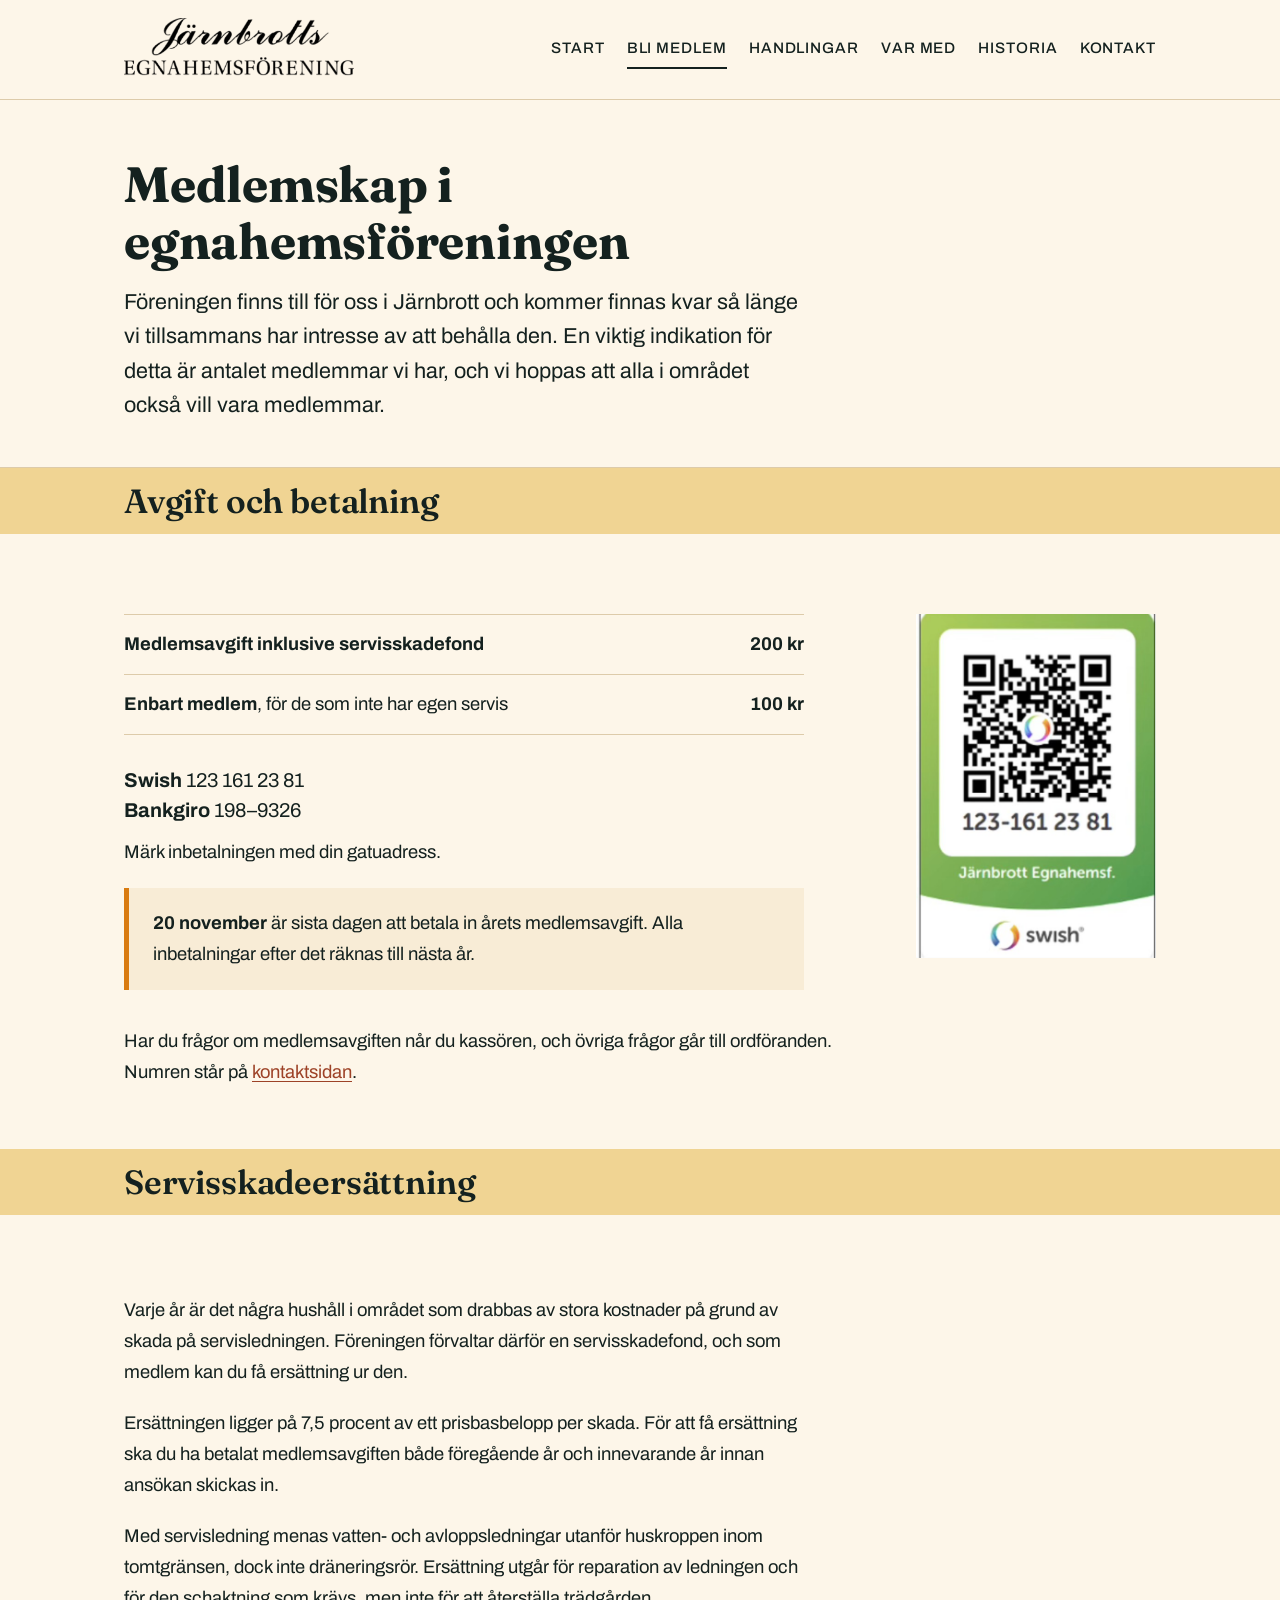
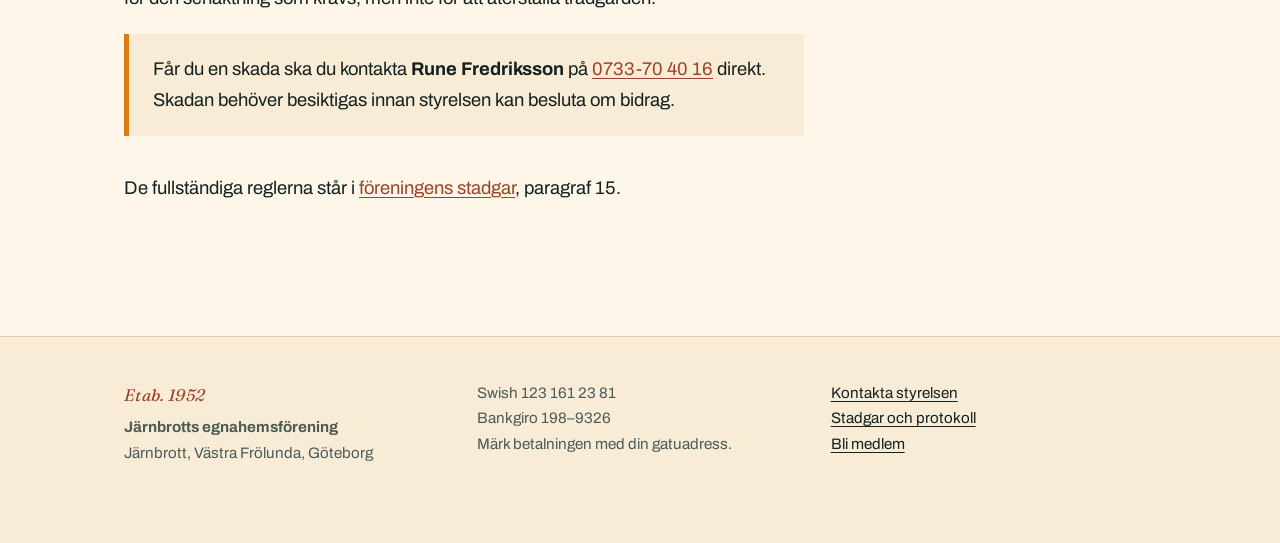
==== bli-medlem.html @ fcc5b82d "Add files via upload" ====
<!DOCTYPE html>
<html lang="sv">
<head>
<meta charset="UTF-8">
<meta name="viewport" content="width=device-width, initial-scale=1.0">
<title>Bli medlem – Järnbrotts egnahemsförening</title>
<meta name="description" content="Så blir du medlem i Järnbrotts egnahemsförening. Avgifter, betalning via Swish eller Bankgiro och sista betalningsdag.">
<meta property="og:title" content="Bli medlem i Järnbrotts egnahemsförening">
<meta property="og:description" content="Avgifter, betalning och sista betalningsdag.">
<meta property="og:type" content="website">
<meta property="og:url" content="https://DIN-ADRESS/bli-medlem">
<link rel="canonical" href="https://DIN-ADRESS/bli-medlem">
<link rel="preconnect" href="https://fonts.googleapis.com">
<link rel="preconnect" href="https://fonts.gstatic.com" crossorigin>
<link href="https://fonts.googleapis.com/css2?family=Archivo:wght@400;500;700&family=Fraunces:opsz,wght@9..144,500;9..144,600;9..144,700&display=swap" rel="stylesheet">
<link rel="stylesheet" href="style.css">
</head>
<body>

<a class="hoppa" href="#innehall">Hoppa till innehållet</a>

<!-- SIDHUVUD: samma i alla filer. Byter du något här ska det bytas i varje sida. -->
<header class="sidhuvud">
  <div class="behallare">
    <a class="logotyp" href="index.html">
      <img src="bilder/logotyp.png" alt="Järnbrotts egnahemsförening">
    </a>
    <nav class="meny" aria-label="Huvudmeny">
      <a href="index.html">Start</a>
      <a href="bli-medlem.html" aria-current="page">Bli medlem</a>
      <a href="handlingar.html">Handlingar</a>
      <a href="grupper.html">Var med</a>
      <a href="historik.html">Historia</a>
      <a href="kontakt.html">Kontakt</a>
    </nav>
  </div>
</header>

<main id="innehall">

  <section class="sidtopp">
    <div class="behallare">
      <h1>Medlemskap i egnahemsföreningen</h1>
      <p class="ingress">Föreningen finns till för oss i Järnbrott och kommer finnas kvar så länge vi tillsammans har intresse av att behålla den. En viktig indikation för detta är antalet medlemmar vi har, och vi hoppas att alla i området också vill vara medlemmar.</p>
    </div>
  </section>

  <div class="remsa">
    <div class="behallare"><h2>Avgift och betalning</h2></div>
  </div>

  <section class="sektion--tat">
    <div class="behallare">
      <div class="betalning">
        <div>

          <ul class="lista">
            <li><strong>Medlemsavgift inklusive servisskadefond</strong> <span class="belopp">200 kr</span></li>
            <li><strong>Enbart medlem</strong>, för de som inte har egen servis <span class="belopp">100 kr</span></li>
          </ul>

          <p class="konto"><strong>Swish</strong> 123 161 23 81<br>
          <strong>Bankgiro</strong> 198–9326</p>

          <p>Märk inbetalningen med din gatuadress.</p>

          <div class="notis">
            <p><strong>20 november</strong> är sista dagen att betala in årets medlemsavgift. Alla inbetalningar efter det räknas till nästa år.</p>
          </div>

          <p>Har du frågor om medlemsavgiften når du kassören, och övriga frågor går till ordföranden. Numren står på <a href="kontakt.html">kontaktsidan</a>.</p>

        </div>

        <img src="bilder/swish-qr.jpg" alt="Swish-skylt för Järnbrott Egnahemsförening med numret 123-161 23 81.">
      </div>
    </div>
  </section>

  <div class="remsa">
    <div class="behallare"><h2>Servisskadeersättning</h2></div>
  </div>

  <section class="sektion--tat">
    <div class="behallare">
      <div class="text-kolumn">
        <p>Varje år är det några hushåll i området som drabbas av stora kostnader på grund av skada på servisledningen. Föreningen förvaltar därför en servisskadefond, och som medlem kan du få ersättning ur den.</p>
        <p>Ersättningen ligger på 7,5 procent av ett prisbasbelopp per skada. För att få ersättning ska du ha betalat medlemsavgiften både föregående år och innevarande år innan ansökan skickas in.</p>
        <p>Med servisledning menas vatten- och avloppsledningar utanför huskroppen inom tomtgränsen, dock inte dräneringsrör. Ersättning utgår för reparation av ledningen och för den schaktning som krävs, men inte för att återställa trädgården.</p>

        <div class="notis">
          <p>Får du en skada ska du kontakta <strong>Rune Fredriksson</strong> på <a href="tel:+46733704016">0733-70 40 16</a> direkt. Skadan behöver besiktigas innan styrelsen kan besluta om bidrag.</p>
        </div>

        <p>De fullständiga reglerna står i <a href="handlingar.html">föreningens stadgar</a>, paragraf 15.</p>
      </div>
    </div>
  </section>

</main>

<footer class="sidfot">
  <div class="behallare">
    <div class="sidfot__rader">
      <div>
        <p class="etab">Etab. 1952</p>
        <p><strong>Järnbrotts egnahemsförening</strong><br>
        Järnbrott, Västra Frölunda, Göteborg</p>
      </div>
      <div>
        <p>Swish 123 161 23 81<br>
        Bankgiro 198–9326<br>
        Märk betalningen med din gatuadress.</p>
      </div>
      <div>
        <p><a href="kontakt.html">Kontakta styrelsen</a><br>
        <a href="handlingar.html">Stadgar och protokoll</a><br>
        <a href="bli-medlem.html">Bli medlem</a></p>
      </div>
    </div>
  </div>
</footer>

</body>
</html>
---- style.css ----
/* ==========================================================================
   Järnbrotts egnahemsförening – delad stilmall
   Ändrar du något här ändras det på alla sidor samtidigt.
   Färgerna nedan är hämtade ur Järnbrottsnytt och ur områdets tegeltak.
   ========================================================================== */

:root {
  --ink: #14211f;          /* brödtext och rubriker */
  --ink-soft: #4c5b58;     /* underordnad text, bildtexter */
  --paper: #fdf6e9;        /* sidans bakgrund, varmt papper */
  --kort: #f8ecd6;         /* rutor och block, en ton djupare än pappret */
  --band: #f0d493;         /* den gula remsan från Järnbrottsnytt */
  --sol: #d97b10;          /* accent: det som är aktuellt just nu */
  --tegel: #9d4227;        /* tegeltaken, länkar och siffror */
  --linje: #ddcbaa;

  /* Rubriktypsnitt. Vill du byta räcker det att ändra namnet här,
     och namnet i <link>-raden högst upp i varje html-fil.
     Alternativ som också fungerar: "Zilla Slab" (kraftigare, mer teknisk). */
  --rubrik: "Fraunces", Georgia, serif;

  --bredd: 1080px;
  --smal: 680px;
}

/* --- Grund ---------------------------------------------------------------- */

* { box-sizing: border-box; }

html { scroll-behavior: smooth; }

body {
  margin: 0;
  background: var(--paper);
  color: var(--ink);
  font-family: "Archivo", "Helvetica Neue", Arial, sans-serif;
  font-size: 1.15rem;
  line-height: 1.68;
  -webkit-font-smoothing: antialiased;
}

h1, h2, h3 { line-height: 1.15; margin: 0 0 0.4em; }

h1, h2 {
  font-family: var(--rubrik);
  font-weight: 600;
  letter-spacing: -0.005em;
}

h1 { font-weight: 700; }

h3 {
  font-size: 1.25rem;
  font-weight: 700;
  letter-spacing: -0.01em;
}

p { margin: 0 0 1.1em; }

a { color: var(--tegel); text-underline-offset: 3px; }
a:hover { color: var(--ink); }

img { max-width: 100%; height: auto; display: block; }

:focus-visible {
  outline: 3px solid var(--sol);
  outline-offset: 3px;
}

.behallare {
  width: 100%;
  max-width: var(--bredd);
  margin: 0 auto;
  padding: 0 24px;
}

.text-kolumn { max-width: var(--smal); }

.hoppa {
  position: absolute;
  left: -9999px;
}
.hoppa:focus {
  left: 12px; top: 12px; z-index: 50;
  background: var(--ink); color: #fff;
  padding: 10px 16px; border-radius: 4px;
}

/* --- Sidhuvud och meny ---------------------------------------------------- */

.sidhuvud {
  border-bottom: 1px solid var(--linje);
  background: var(--paper);
}

.sidhuvud .behallare {
  display: flex;
  flex-wrap: wrap;
  align-items: center;
  justify-content: space-between;
  gap: 16px;
  padding-top: 18px;
  padding-bottom: 18px;
}

.logotyp img { width: 230px; }

.meny {
  display: flex;
  flex-wrap: wrap;
  gap: 4px 22px;
  font-size: 0.95rem;
  font-weight: 500;
  letter-spacing: 0.06em;
  text-transform: uppercase;
}

.meny a {
  color: var(--ink);
  text-decoration: none;
  padding: 6px 0;
  border-bottom: 2px solid transparent;
}

.meny a:hover { border-bottom-color: var(--sol); }
.meny a[aria-current="page"] { border-bottom-color: var(--ink); }

/* --- Hero ----------------------------------------------------------------- */

.hero {
  position: relative;
  min-height: 62vh;
  display: flex;
  align-items: flex-end;
  background: #223 url("bilder/jarnbrott-flygbild.jpg") center 40% / cover no-repeat;
}

.hero::after {
  content: "";
  position: absolute;
  inset: 0;
  background: linear-gradient(to top, rgba(9, 17, 16, 0.94) 0%, rgba(9, 17, 16, 0.86) 32%, rgba(9, 17, 16, 0.55) 62%, rgba(9, 17, 16, 0.25) 100%);
}

.hero__text {
  position: relative;
  z-index: 1;
  color: #fff;
  padding: 100px 0 56px;
  text-shadow: 0 2px 14px rgba(0, 0, 0, 0.55);
}

.hero__ovanpa {
  font-size: 0.78rem;
  letter-spacing: 0.22em;
  text-transform: uppercase;
  margin-bottom: 16px;
  font-weight: 500;
  color: var(--band);
}

.hero h1 {
  font-size: clamp(2.15rem, 5.4vw, 3.7rem);
  max-width: 20ch;
  margin-bottom: 0.35em;
  text-wrap: balance;
}

.hero__under {
  max-width: 48ch;
  margin: 0;
  font-size: 1.2rem;
  color: rgba(255, 255, 255, 0.96);
}

/* --- Sektioner och den gula remsan ---------------------------------------- */

.sektion { padding: 56px 0; }
.sektion--tat { padding: 40px 0; }

.remsa {
  background: var(--band);
  padding: 14px 0;
  margin-bottom: 40px;
}

.remsa h2 {
  margin: 0;
  font-size: clamp(1.5rem, 3.4vw, 2.1rem);
}

.remsa--sol { background: var(--sol); }
.remsa--sol h2 { color: #fff; }

.ingress {
  font-size: 1.35rem;
  line-height: 1.6;
}

.bildtext {
  font-size: 0.9rem;
  color: var(--ink-soft);
  margin-top: 10px;
}

/* --- Årshjulet ------------------------------------------------------------ */

.arshjul {
  display: grid;
  grid-template-columns: minmax(0, 1.15fr) minmax(0, 1fr);
  gap: 44px;
  align-items: center;
}

.arshjul img {
  width: 100%;
  border-radius: 50%;
}

/* --- Kalendarium ---------------------------------------------------------- */

.kalender { list-style: none; margin: 0; padding: 0; }

.kalender li {
  display: flex;
  gap: 22px;
  align-items: baseline;
  padding: 20px 0;
  border-top: 1px solid var(--linje);
}

.kalender li:last-child { border-bottom: 1px solid var(--linje); }

.datum {
  flex: 0 0 92px;
  font-family: var(--rubrik);
  font-weight: 600;
  font-size: 2rem;
  line-height: 1;
  color: var(--tegel);
}

.datum span {
  display: block;
  font-family: "Archivo", sans-serif;
  font-size: 0.78rem;
  letter-spacing: 0.16em;
  text-transform: uppercase;
  color: var(--ink-soft);
  margin-top: 6px;
}

.kalender h3 { margin-bottom: 0.2em; }
.kalender p { margin: 0; color: var(--ink-soft); }

.tid {
  font-size: 0.92rem;
  font-weight: 500;
  letter-spacing: 0.04em;
  text-transform: uppercase;
  color: var(--tegel) !important;
  margin-bottom: 0.5em !important;
}

/* Hopfällbar text i kalendariet */

.kalender details { margin-top: 12px; }

.kalender summary {
  display: inline-flex;
  align-items: center;
  gap: 8px;
  cursor: pointer;
  list-style: none;
  font-size: 0.95rem;
  font-weight: 500;
  color: var(--tegel);
  padding: 4px 0;
}

.kalender summary::-webkit-details-marker { display: none; }

.kalender summary::after {
  content: "";
  width: 8px;
  height: 8px;
  border-right: 2px solid currentColor;
  border-bottom: 2px solid currentColor;
  transform: rotate(45deg) translate(-2px, -2px);
  transition: transform 0.18s ease;
}

.kalender details[open] summary::after {
  transform: rotate(-135deg) translate(-2px, -2px);
}

.kalender summary:hover { color: var(--ink); }

.kalender details > p {
  margin-top: 10px;
  padding-left: 16px;
  border-left: 3px solid var(--band);
}

.tomt {
  background: var(--kort);
  border: 1px dashed var(--tegel);
  padding: 24px;
  color: var(--ink-soft);
}

/* --- Undersidornas topp ------------------------------------------------- */

.sidtopp {
  padding: 56px 0 44px;
  border-bottom: 1px solid var(--linje);
}

.sidtopp h1 {
  font-size: clamp(2rem, 4.6vw, 3.1rem);
  max-width: 18ch;
  margin-bottom: 0.3em;
}

.sidtopp .ingress { max-width: var(--smal); margin-bottom: 0; }

/* --- Arkivbild i full bredd --------------------------------------------- */

.arkivbild {
  margin: 0;
  background: var(--ink);
}

.arkivbild img {
  width: 100%;
  max-height: 72vh;
  object-fit: cover;
  object-position: center 30%;
}

.arkivbild figcaption {
  color: rgba(255, 255, 255, 0.72);
  font-size: 0.92rem;
  padding-top: 16px;
  padding-bottom: 20px;
  max-width: var(--bredd);
}

/* --- Listor med avgifter, kontakter och styrelse ------------------------- */

.lista {
  list-style: none;
  margin: 0 0 1.6em;
  padding: 0;
  max-width: var(--smal);
}

.lista li {
  padding: 14px 0;
  border-bottom: 1px solid var(--linje);
}

.lista li:first-child { border-top: 1px solid var(--linje); }

.lista strong { font-weight: 700; }

.lista .roll {
  display: block;
  font-size: 0.92rem;
  letter-spacing: 0.04em;
  text-transform: uppercase;
  color: var(--tegel);
  margin-bottom: 2px;
}

.belopp { float: right; font-weight: 700; }

/* Länk till en pdf i listan över handlingar */

.fil {
  display: flex;
  flex-wrap: wrap;
  align-items: baseline;
  gap: 2px 14px;
  text-decoration: none;
  color: var(--ink);
}

.fil::before {
  content: "PDF";
  flex: 0 0 auto;
  font-size: 0.72rem;
  font-weight: 700;
  letter-spacing: 0.08em;
  color: #fff;
  background: var(--tegel);
  padding: 3px 7px;
  border-radius: 2px;
}

.fil__namn {
  font-weight: 700;
  text-decoration: underline;
  text-underline-offset: 3px;
  text-decoration-color: var(--linje);
}

.fil:hover .fil__namn { text-decoration-color: var(--tegel); }

.fil__info {
  flex-basis: 100%;
  font-size: 0.92rem;
  color: var(--ink-soft);
}

/* --- Notis: det som är viktigt att inte missa ---------------------------- */

.notis {
  background: var(--kort);
  border-left: 5px solid var(--sol);
  padding: 20px 24px;
  max-width: var(--smal);
  margin: 0 0 2em;
}

.notis p { margin: 0; }

/* --- Betalning med qr-skylt ---------------------------------------------- */

.betalning {
  display: grid;
  grid-template-columns: minmax(0, 1fr) 240px;
  gap: 40px;
  align-items: start;
}

.betalning img { width: 100%; }

.konto {
  font-size: 1.25rem;
  line-height: 1.5;
  margin-bottom: 0.6em;
}

/* --- Kort och knappar ------------------------------------------------------ */

.kort-rad {
  display: grid;
  grid-template-columns: repeat(auto-fit, minmax(240px, 1fr));
  gap: 24px;
}

.kort {
  background: var(--kort);
  border-top: 4px solid var(--tegel);
  padding: 28px;
}

.kort h3 { margin-bottom: 0.4em; }
.kort p { color: var(--ink-soft); margin-bottom: 1em; }
.kort p:last-child { margin-bottom: 0; }

.knapp {
  display: inline-block;
  background: var(--ink);
  color: #fff;
  text-decoration: none;
  padding: 13px 26px;
  font-size: 0.9rem;
  letter-spacing: 0.06em;
  text-transform: uppercase;
}

.knapp:hover { background: var(--sol); color: #fff; }
.knapp--ljus { background: var(--sol); }

.medlem {
  background: var(--band);
  padding: 48px;
}

.medlem h2 { margin-top: 0; }
.medlem .knapp { margin-top: 8px; }

.etab {
  font-family: var(--rubrik);
  font-style: italic;
  color: var(--tegel);
  font-size: 1.05rem;
  letter-spacing: 0.02em;
  margin: 0 0 6px;
}

/* --- Sidfot --------------------------------------------------------------- */

.sidfot {
  margin-top: 72px;
  background: var(--kort);
  border-top: 1px solid var(--linje);
  padding: 44px 0 60px;
  font-size: 0.95rem;
  color: var(--ink-soft);
}

.sidfot a { color: var(--ink); }

.sidfot__rader {
  display: grid;
  grid-template-columns: repeat(auto-fit, minmax(220px, 1fr));
  gap: 28px;
}

/* --- Mobil ---------------------------------------------------------------- */

@media (max-width: 760px) {
  .sidhuvud .behallare { justify-content: center; text-align: center; }
  .meny { justify-content: center; gap: 4px 16px; font-size: 0.82rem; }
  .logotyp img { width: 200px; }
  .hero { min-height: 68vh; }
  .hero__text { padding: 96px 0 44px; }
  .arshjul { grid-template-columns: 1fr; gap: 28px; }
  .medlem { padding: 28px; }
  .betalning { grid-template-columns: 1fr; gap: 28px; }
  .betalning img { max-width: 220px; }
  .sidtopp { padding: 40px 0 32px; }
  .kalender li { gap: 16px; }
  .datum { flex-basis: 68px; font-size: 1.6rem; }
}

/* --- Lugnare rörelse för den som valt det -------------------------------- */

@media (prefers-reduced-motion: reduce) {
  html { scroll-behavior: auto; }
  * { animation: none !important; transition: none !important; }
}
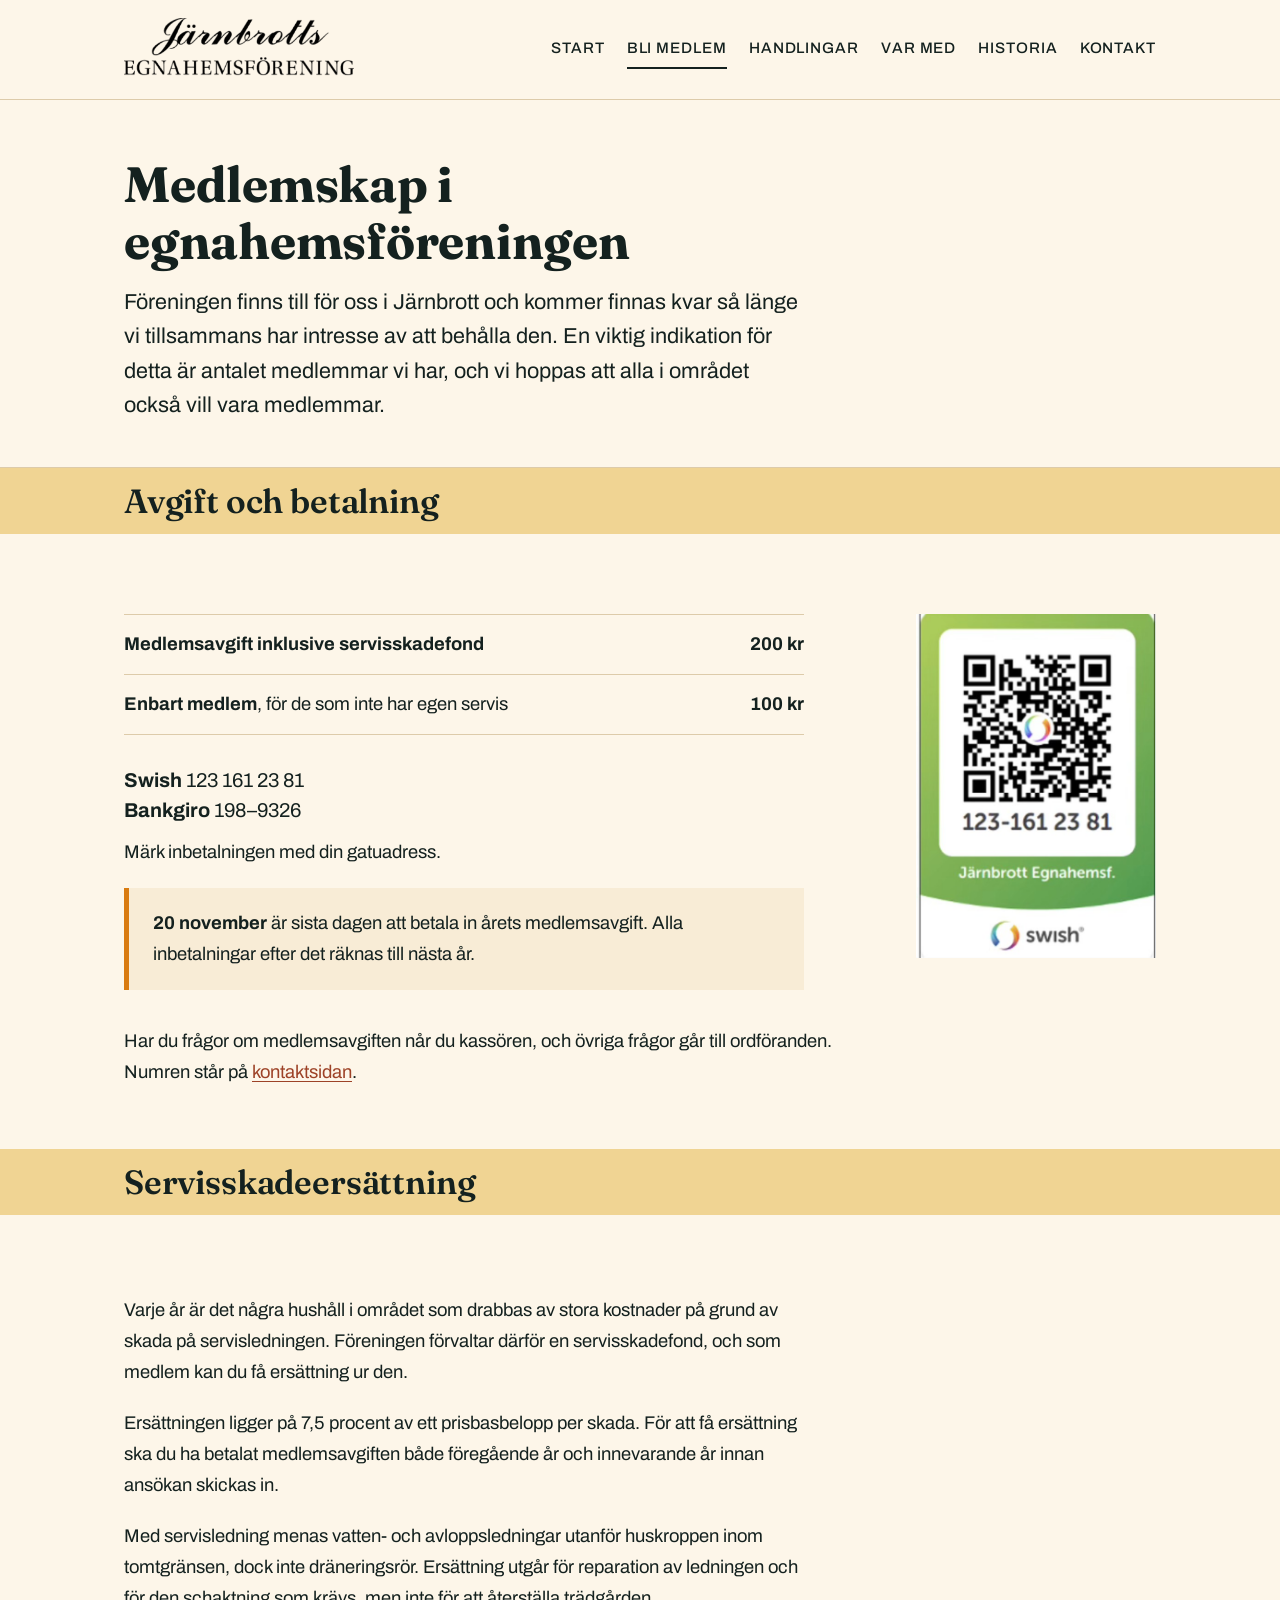
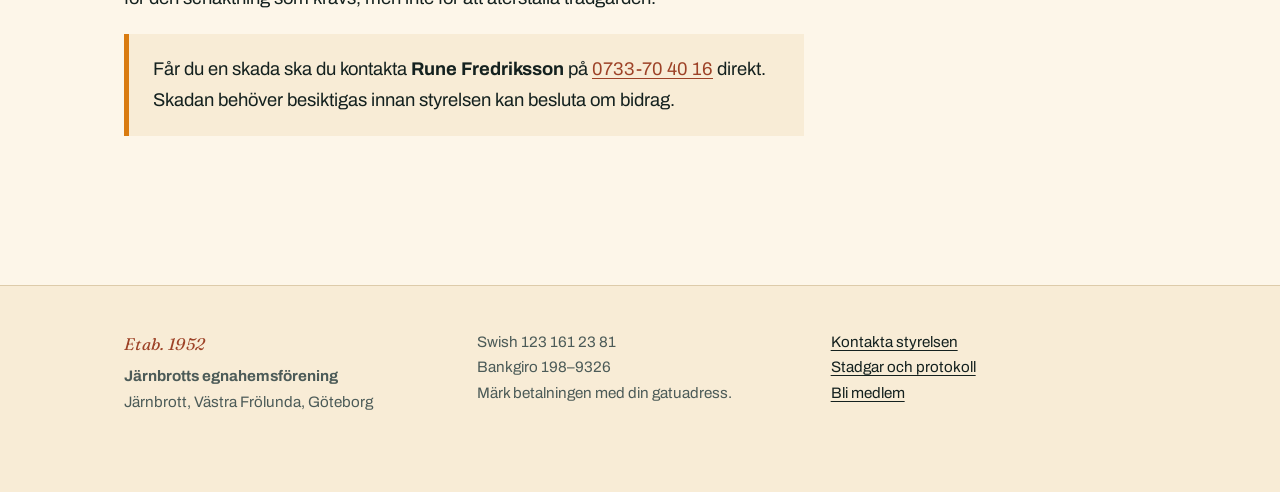
==== commit 6b001d9b: "Add files via upload" ====
--- a/bli-medlem.html
+++ b/bli-medlem.html
@@ -91,8 +91,6 @@
         <div class="notis">
           <p>Får du en skada ska du kontakta <strong>Rune Fredriksson</strong> på <a href="tel:+46733704016">0733-70 40 16</a> direkt. Skadan behöver besiktigas innan styrelsen kan besluta om bidrag.</p>
         </div>
-
-        <p>De fullständiga reglerna står i <a href="handlingar.html">föreningens stadgar</a>, paragraf 15.</p>
       </div>
     </div>
   </section>
--- a/style.css
+++ b/style.css
@@ -411,6 +411,39 @@
   flex-basis: 100%;
   font-size: 0.92rem;
   color: var(--ink-soft);
+}
+
+/* --- Numrerade steg ------------------------------------------------------ */
+
+.steg {
+  list-style: none;
+  counter-reset: steg;
+  margin: 0 0 1.6em;
+  padding: 0;
+}
+
+.steg li {
+  counter-increment: steg;
+  position: relative;
+  padding: 0 0 18px 52px;
+}
+
+.steg li::before {
+  content: counter(steg);
+  position: absolute;
+  left: 0;
+  top: -2px;
+  width: 34px;
+  height: 34px;
+  display: flex;
+  align-items: center;
+  justify-content: center;
+  font-family: var(--rubrik);
+  font-weight: 600;
+  font-size: 1.1rem;
+  color: #fff;
+  background: var(--tegel);
+  border-radius: 50%;
 }
 
 /* --- Notis: det som är viktigt att inte missa ---------------------------- */
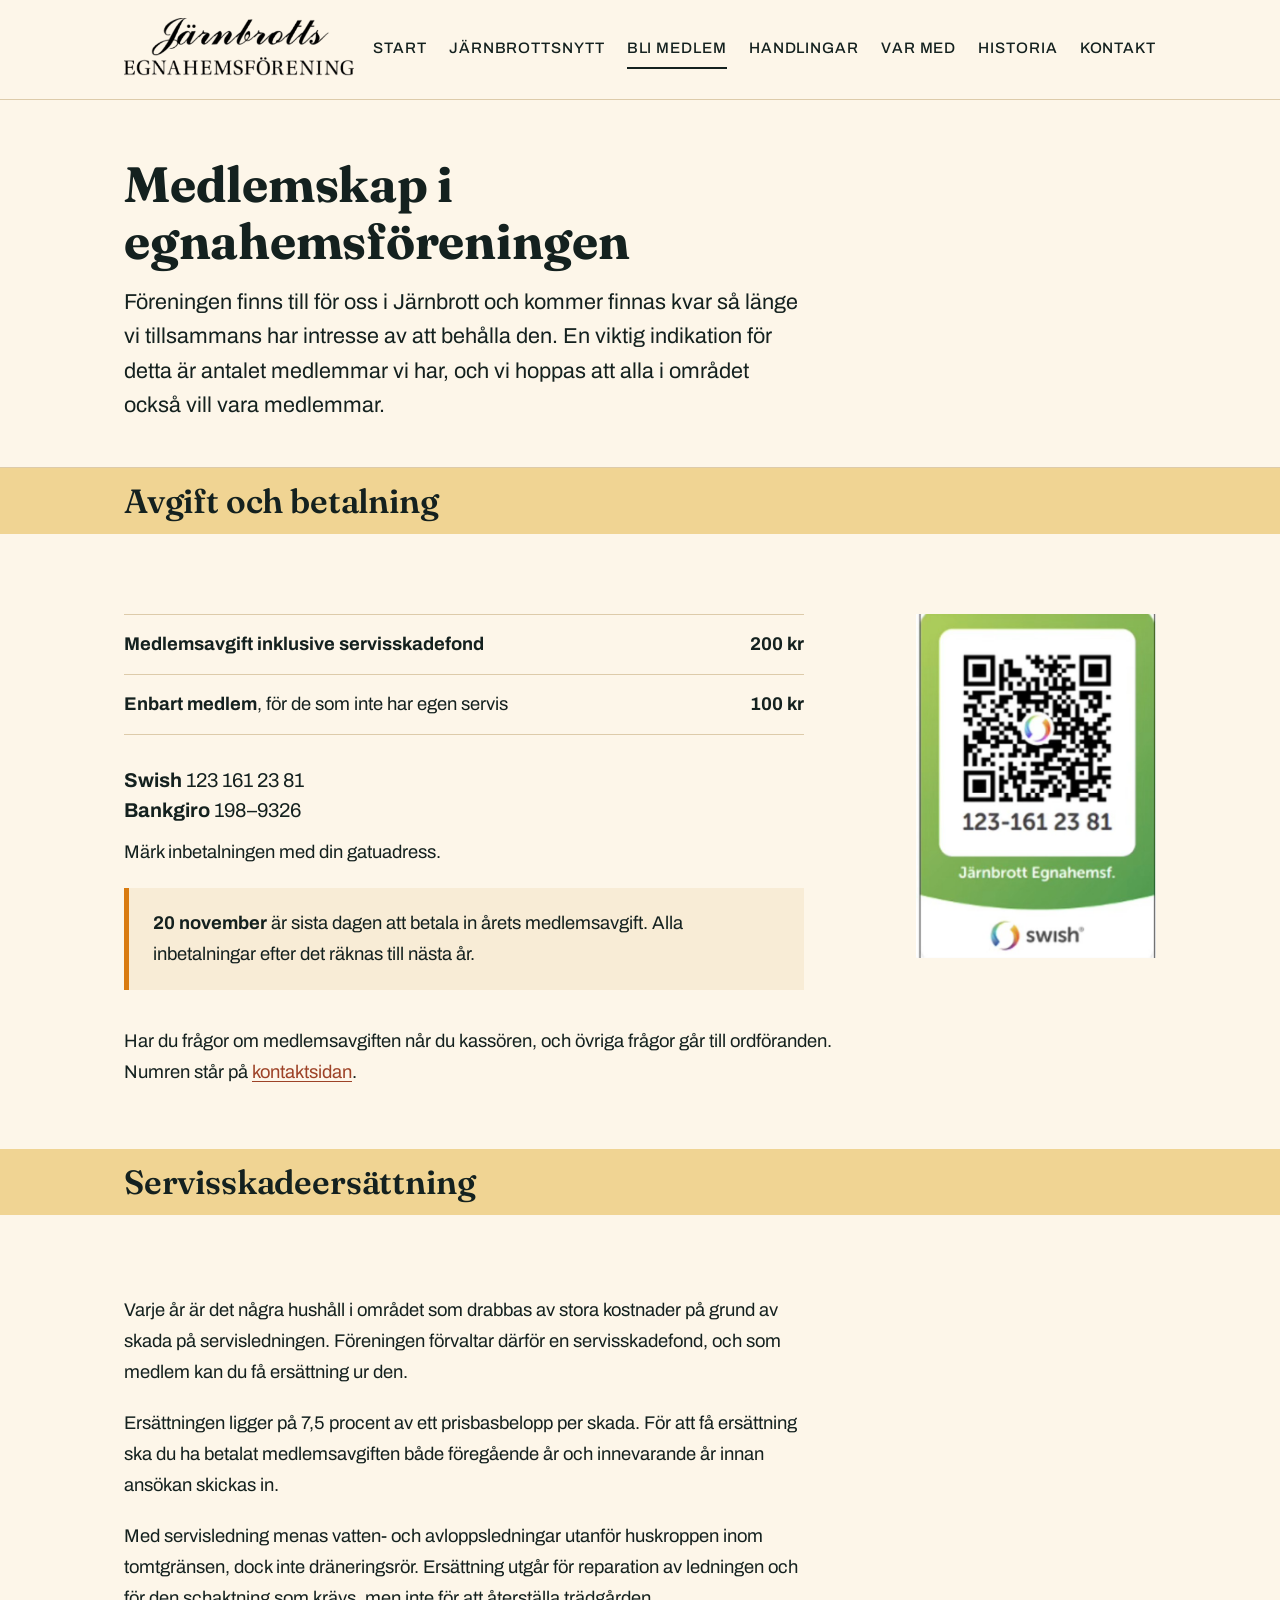
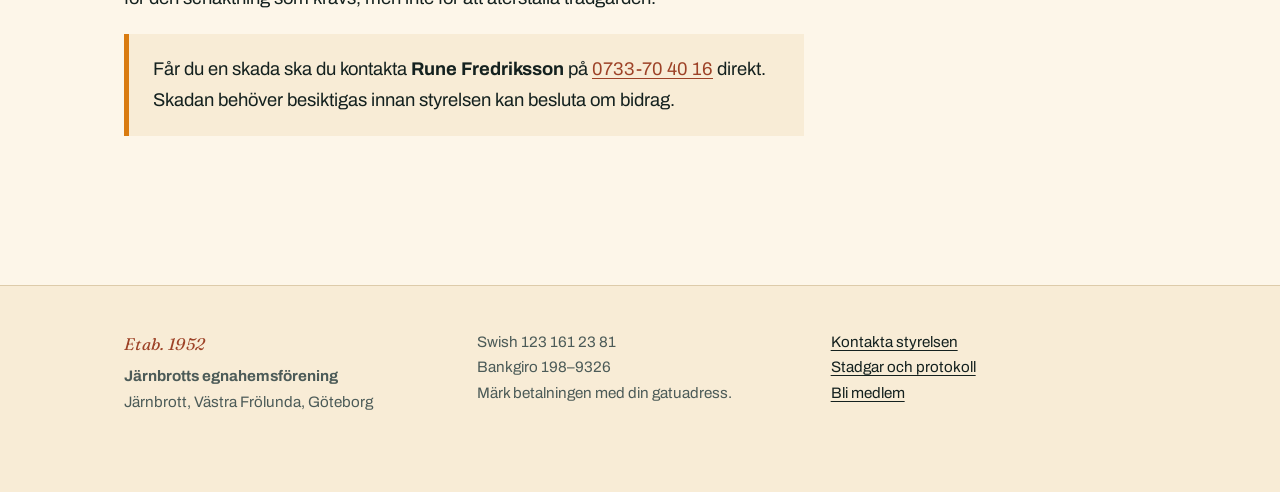
==== commit 452e7c94: "Add files via upload" ====
--- a/bli-medlem.html
+++ b/bli-medlem.html
@@ -27,6 +27,7 @@
     </a>
     <nav class="meny" aria-label="Huvudmeny">
       <a href="index.html">Start</a>
+      <a href="jarnbrottsnytt.html">Järnbrottsnytt</a>
       <a href="bli-medlem.html" aria-current="page">Bli medlem</a>
       <a href="handlingar.html">Handlingar</a>
       <a href="grupper.html">Var med</a>
--- a/style.css
+++ b/style.css
@@ -410,6 +410,64 @@
 .fil__info {
   flex-basis: 100%;
   font-size: 0.92rem;
+  color: var(--ink-soft);
+}
+
+/* --- Arkivet över Järnbrottsnytt ----------------------------------------- */
+
+.nummer {
+  display: grid;
+  grid-template-columns: repeat(auto-fill, minmax(210px, 1fr));
+  gap: 44px 30px;
+}
+
+.nr p { margin: 0 0 0.5em; }
+
+.nr__omslag {
+  display: block;
+  margin-bottom: 18px;
+  background: #fff;
+  border: 1px solid var(--linje);
+  box-shadow: 0 2px 10px rgba(20, 33, 31, 0.08);
+  transition: transform 0.18s ease, box-shadow 0.18s ease;
+}
+
+.nr__omslag img {
+  width: 100%;
+  aspect-ratio: 1 / 1.414;
+  object-fit: cover;
+  object-position: top center;
+}
+
+.nr__omslag:hover {
+  transform: translateY(-3px);
+  box-shadow: 0 8px 20px rgba(20, 33, 31, 0.16);
+}
+
+.nr__datum {
+  font-size: 0.85rem;
+  font-weight: 500;
+  letter-spacing: 0.12em;
+  text-transform: uppercase;
+  color: var(--tegel);
+}
+
+.nr__rubrik {
+  font-size: 1.3rem;
+  margin: 0 0 0.35em;
+}
+
+.nr__rubrik a {
+  color: var(--ink);
+  text-decoration: underline;
+  text-underline-offset: 3px;
+  text-decoration-color: var(--linje);
+}
+
+.nr__rubrik a:hover { text-decoration-color: var(--tegel); }
+
+.nr__fil {
+  font-size: 0.88rem;
   color: var(--ink-soft);
 }
 
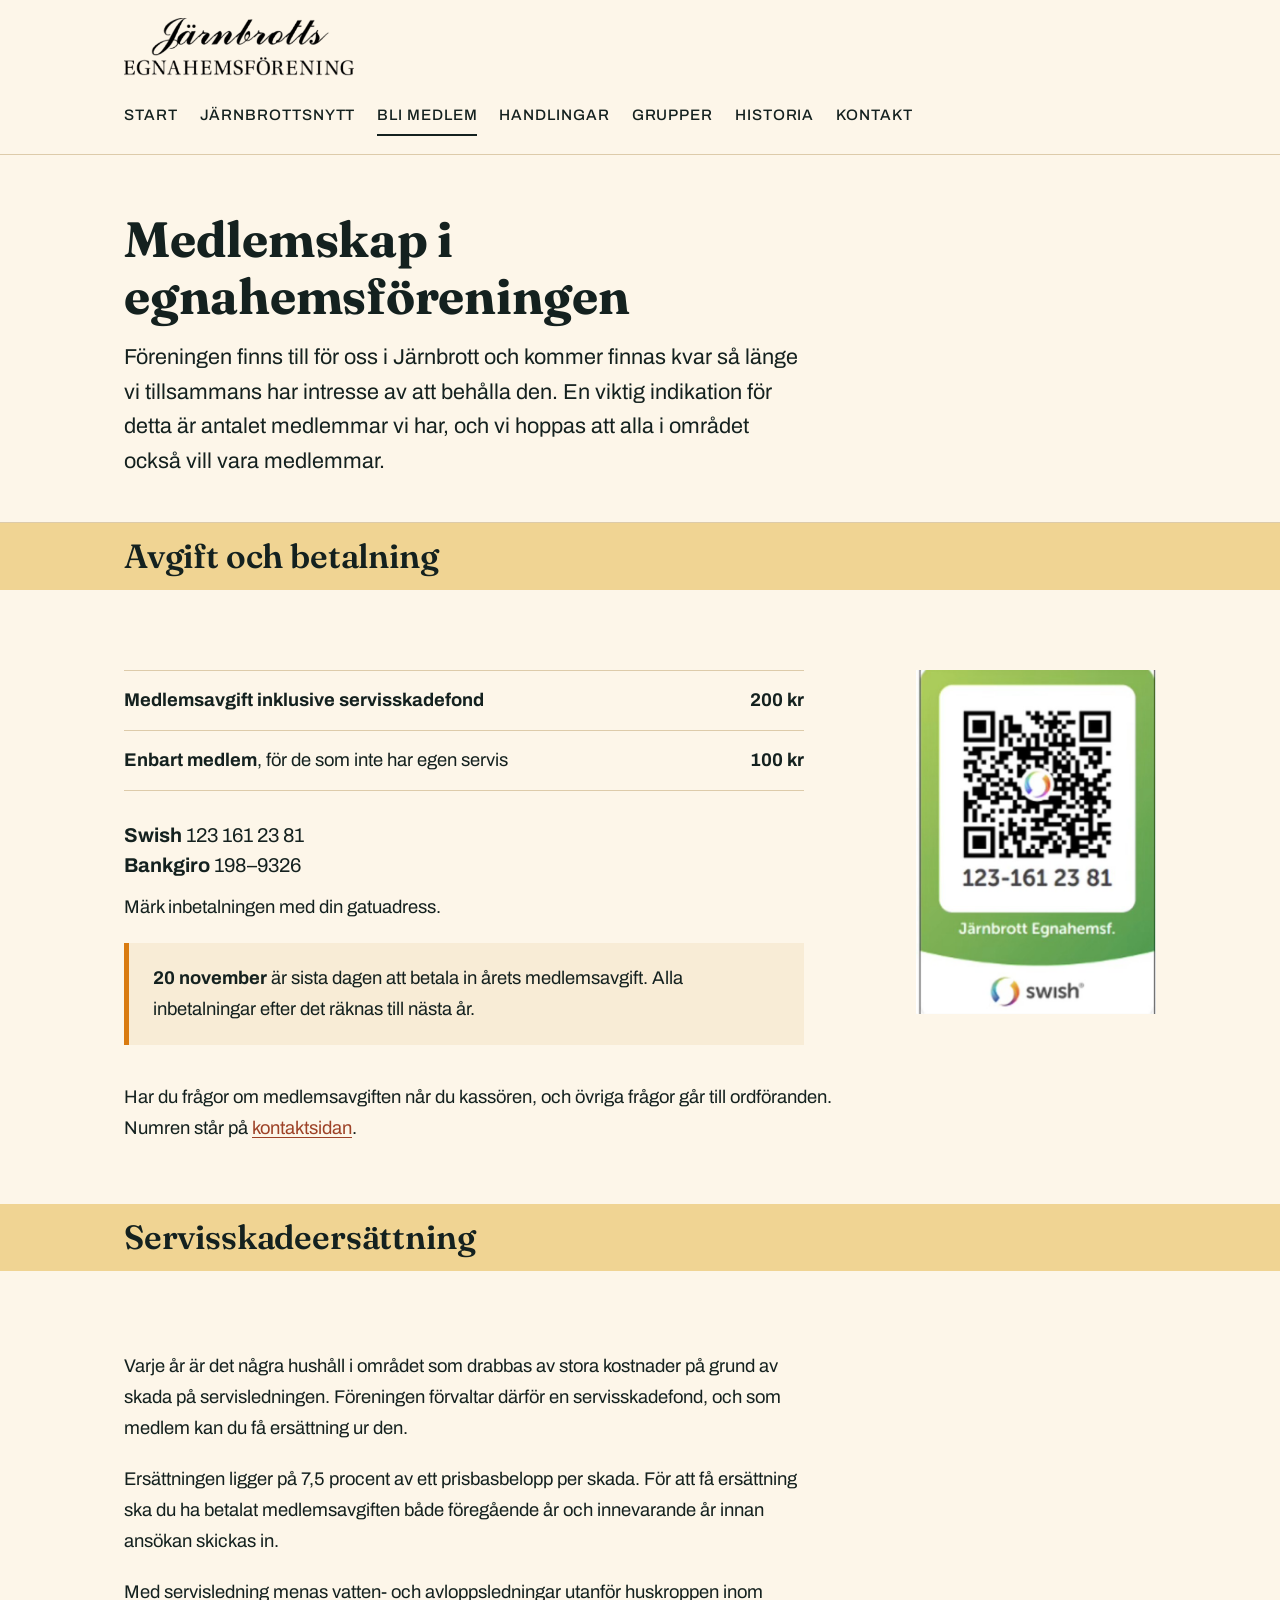
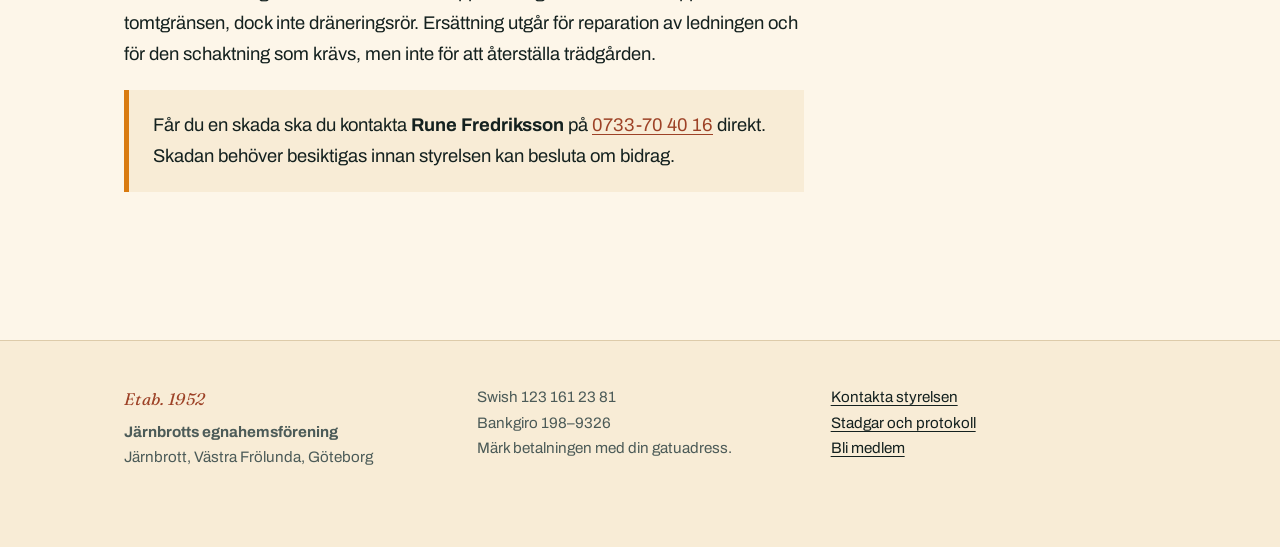
==== commit ae93da9d: "Add files via upload" ====
--- a/bli-medlem.html
+++ b/bli-medlem.html
@@ -30,7 +30,7 @@
       <a href="jarnbrottsnytt.html">Järnbrottsnytt</a>
       <a href="bli-medlem.html" aria-current="page">Bli medlem</a>
       <a href="handlingar.html">Handlingar</a>
-      <a href="grupper.html">Var med</a>
+      <a href="grupper.html">Grupper</a>
       <a href="historik.html">Historia</a>
       <a href="kontakt.html">Kontakt</a>
     </nav>
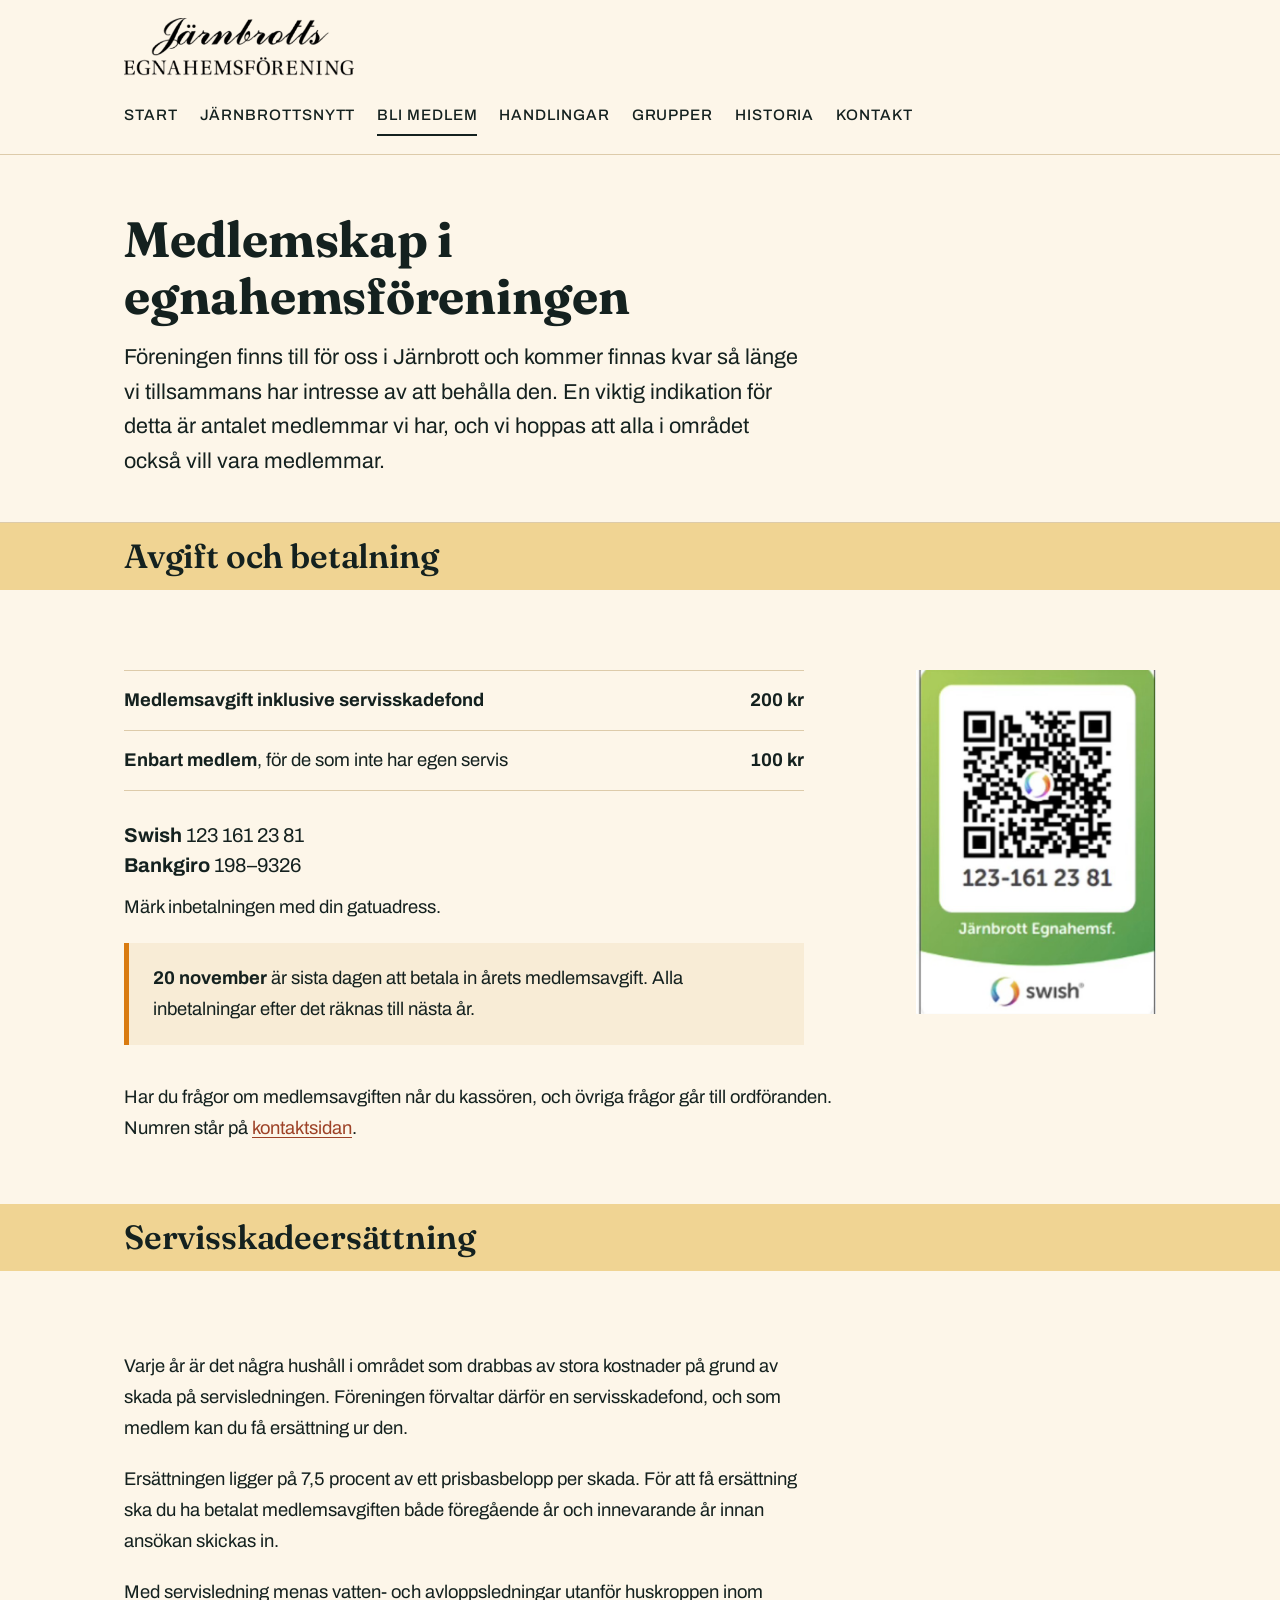
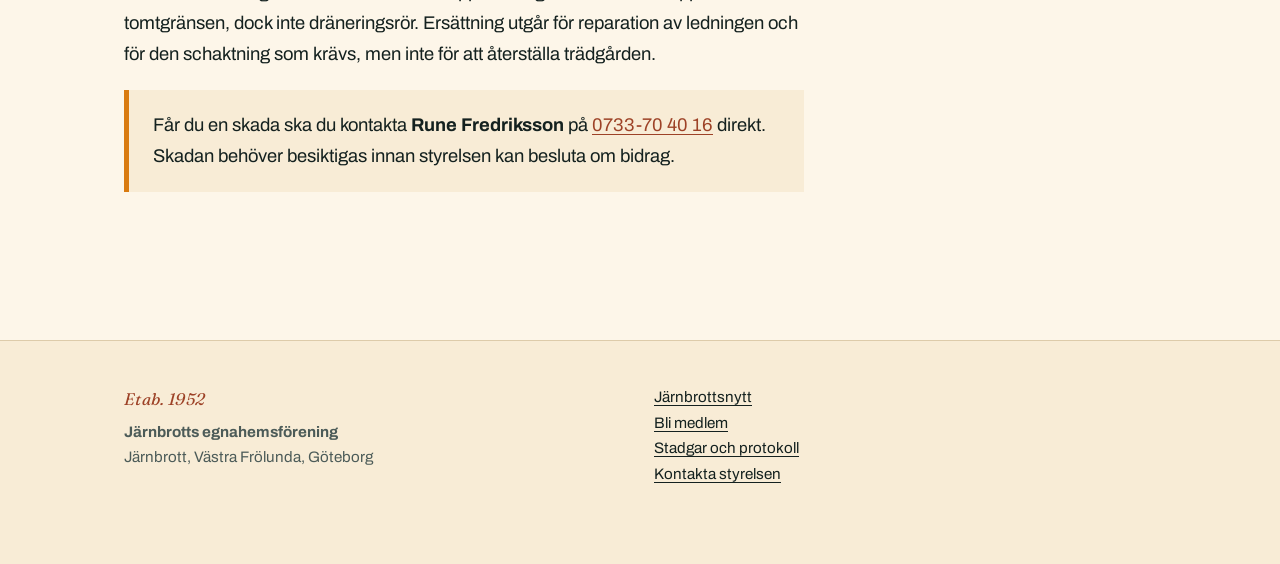
==== commit e1b4fa32: "Add files via upload" ====
--- a/bli-medlem.html
+++ b/bli-medlem.html
@@ -107,14 +107,10 @@
         Järnbrott, Västra Frölunda, Göteborg</p>
       </div>
       <div>
-        <p>Swish 123 161 23 81<br>
-        Bankgiro 198–9326<br>
-        Märk betalningen med din gatuadress.</p>
-      </div>
-      <div>
-        <p><a href="kontakt.html">Kontakta styrelsen</a><br>
+        <p><a href="jarnbrottsnytt.html">Järnbrottsnytt</a><br>
+        <a href="bli-medlem.html">Bli medlem</a><br>
         <a href="handlingar.html">Stadgar och protokoll</a><br>
-        <a href="bli-medlem.html">Bli medlem</a></p>
+        <a href="kontakt.html">Kontakta styrelsen</a></p>
       </div>
     </div>
   </div>
--- a/style.css
+++ b/style.css
@@ -470,6 +470,75 @@
   font-size: 0.88rem;
   color: var(--ink-soft);
 }
+
+/* --- Hopfällbar text utanför kalendariet --------------------------------- */
+
+.sponsor { margin-bottom: 1.5em; }
+
+.sponsor summary {
+  display: inline-flex;
+  align-items: center;
+  gap: 9px;
+  cursor: pointer;
+  list-style: none;
+  font-weight: 700;
+  color: var(--tegel);
+  padding: 4px 0;
+}
+
+.sponsor summary::-webkit-details-marker { display: none; }
+
+.sponsor summary::after {
+  content: "";
+  width: 8px;
+  height: 8px;
+  border-right: 2px solid currentColor;
+  border-bottom: 2px solid currentColor;
+  transform: rotate(45deg) translate(-2px, -2px);
+  transition: transform 0.18s ease;
+}
+
+.sponsor[open] summary::after {
+  transform: rotate(-135deg) translate(-2px, -2px);
+}
+
+.sponsor summary:hover { color: var(--ink); }
+
+.sponsor > :not(summary) {
+  margin-left: 17px;
+  padding-left: 16px;
+  border-left: 3px solid var(--band);
+}
+
+.sponsor > p:first-of-type { margin-top: 14px; }
+
+/* Skiss över nyhetsfoldern */
+
+.folder {
+  margin: 0 0 1.2em;
+  max-width: 440px;
+}
+
+.folder svg { width: 100%; height: auto; display: block; }
+
+.folder figcaption {
+  font-size: 0.9rem;
+  color: var(--ink-soft);
+  margin-top: 10px;
+}
+
+/* --- Betalningsrad på kontaktsidan --------------------------------------- */
+
+.betala {
+  max-width: var(--smal);
+  border-top: 1px solid var(--linje);
+  padding-top: 20px;
+  font-size: 0.98rem;
+  color: var(--ink-soft);
+}
+
+.betala p { margin: 0; }
+.betala strong { color: var(--ink); }
 
 /* --- Numrerade steg ------------------------------------------------------ */
 
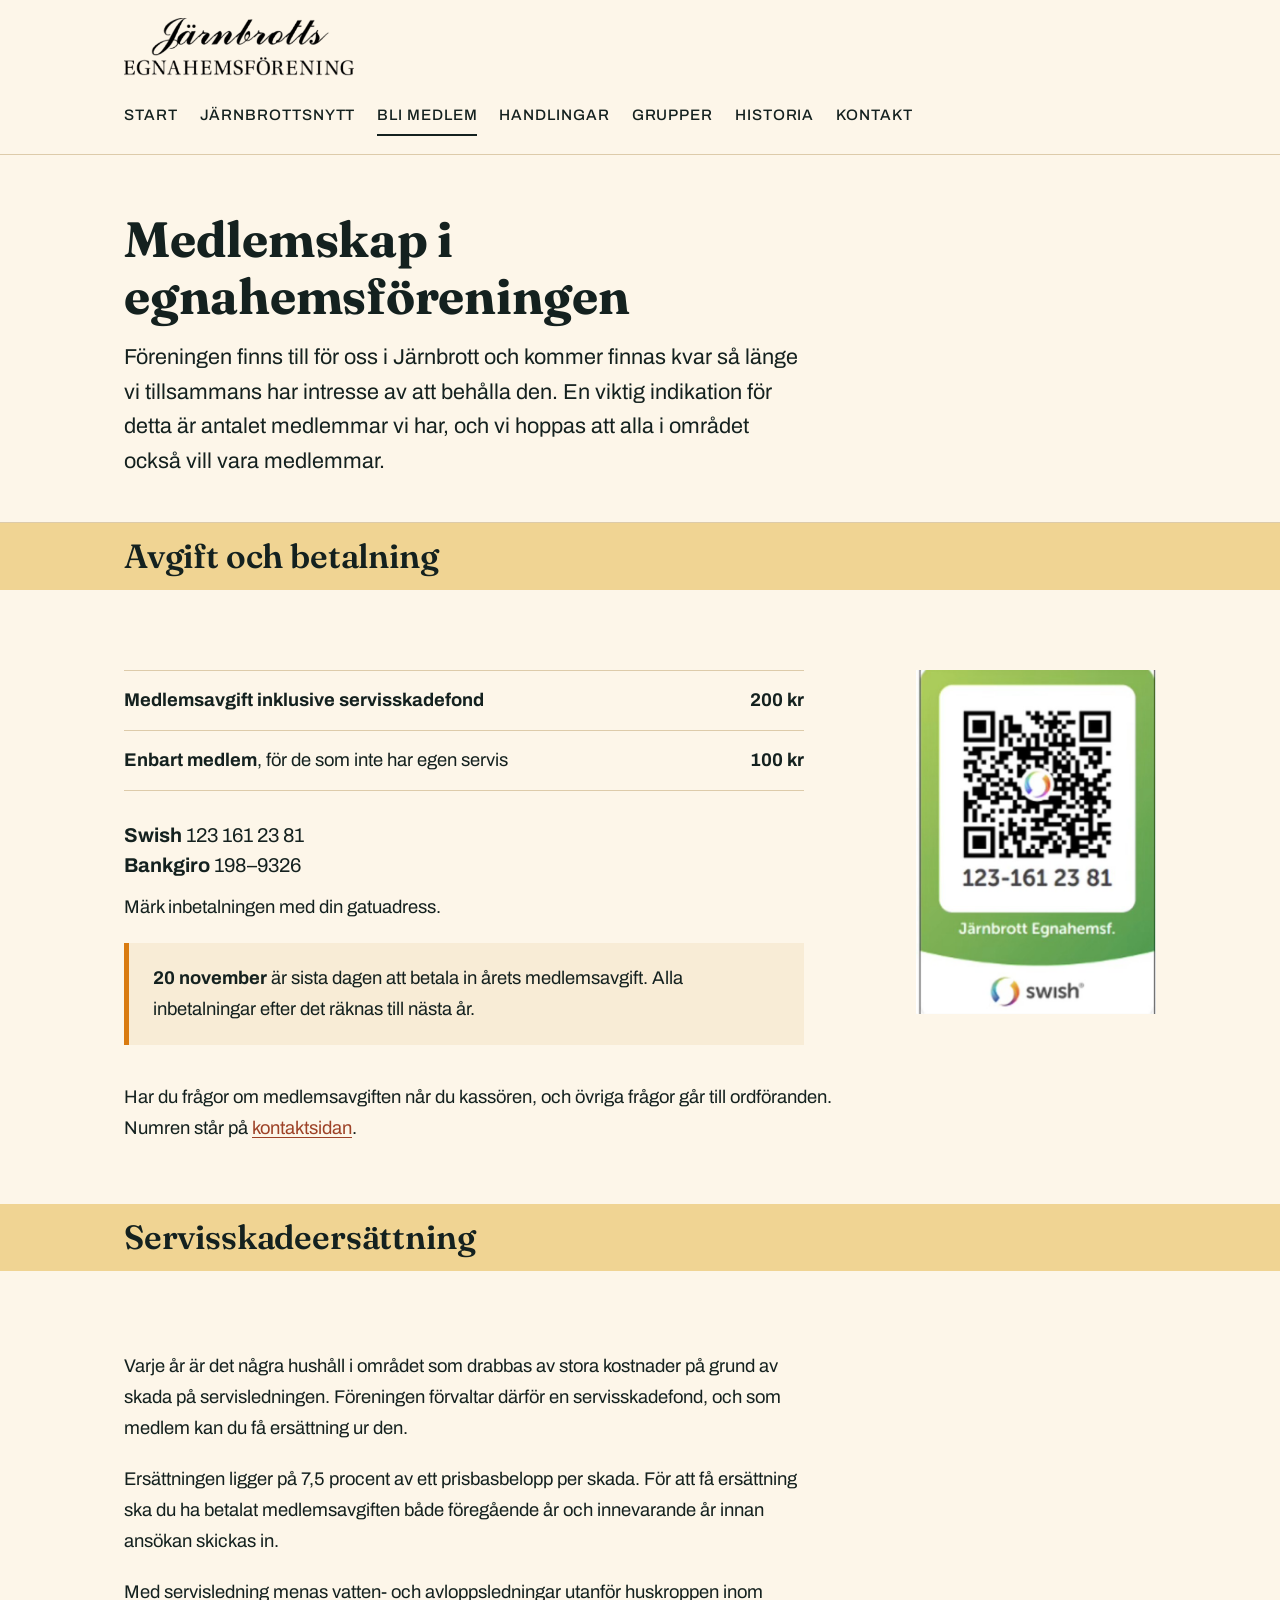
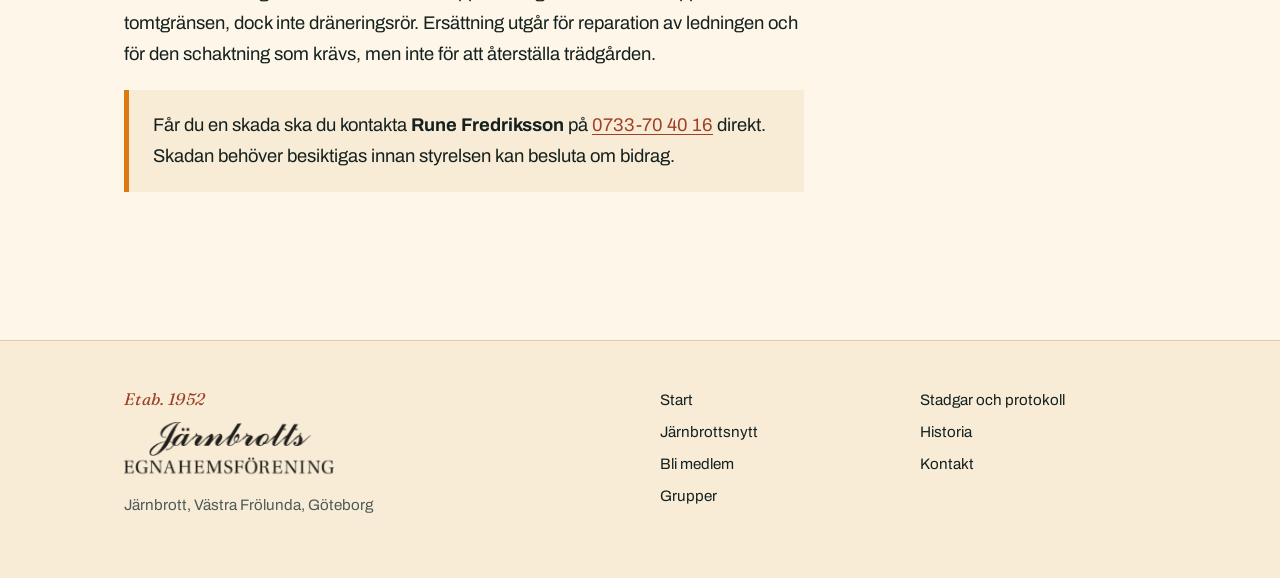
==== commit e766a8d9: "Add files via upload" ====
--- a/bli-medlem.html
+++ b/bli-medlem.html
@@ -101,17 +101,20 @@
 <footer class="sidfot">
   <div class="behallare">
     <div class="sidfot__rader">
-      <div>
+      <div class="sidfot__namn">
         <p class="etab">Etab. 1952</p>
-        <p><strong>Järnbrotts egnahemsförening</strong><br>
-        Järnbrott, Västra Frölunda, Göteborg</p>
+        <img src="bilder/logotyp.png" alt="Järnbrotts egnahemsförening">
+        <p>Järnbrott, Västra Frölunda, Göteborg</p>
       </div>
-      <div>
-        <p><a href="jarnbrottsnytt.html">Järnbrottsnytt</a><br>
+      <nav class="sidfot__lankar" aria-label="Sidfot">
+        <p><a href="index.html">Start</a><br>
+        <a href="jarnbrottsnytt.html">Järnbrottsnytt</a><br>
         <a href="bli-medlem.html">Bli medlem</a><br>
-        <a href="handlingar.html">Stadgar och protokoll</a><br>
-        <a href="kontakt.html">Kontakta styrelsen</a></p>
-      </div>
+        <a href="grupper.html">Grupper</a></p>
+        <p><a href="handlingar.html">Stadgar och protokoll</a><br>
+        <a href="historik.html">Historia</a><br>
+        <a href="kontakt.html">Kontakt</a></p>
+      </nav>
     </div>
   </div>
 </footer>
--- a/style.css
+++ b/style.css
@@ -531,8 +531,6 @@
 
 .betala {
   max-width: var(--smal);
-  border-top: 1px solid var(--linje);
-  padding-top: 20px;
   font-size: 0.98rem;
   color: var(--ink-soft);
 }
@@ -666,8 +664,35 @@
 
 .sidfot__rader {
   display: grid;
-  grid-template-columns: repeat(auto-fit, minmax(220px, 1fr));
-  gap: 28px;
+  grid-template-columns: minmax(0, 1fr) minmax(0, 1fr);
+  gap: 40px;
+  align-items: start;
+}
+
+.sidfot__namn p { margin: 0; }
+
+.sidfot__namn img {
+  width: 210px;
+  margin: 8px 0 14px;
+  opacity: 0.88;
+}
+
+.sidfot__lankar {
+  display: grid;
+  grid-template-columns: repeat(2, minmax(0, 1fr));
+  gap: 6px 24px;
+}
+
+.sidfot__lankar p { margin: 0; line-height: 2.1; }
+
+.sidfot a {
+  text-decoration: none;
+  border-bottom: 1px solid transparent;
+}
+
+.sidfot a:hover {
+  color: var(--tegel);
+  border-bottom-color: var(--tegel);
 }
 
 /* --- Mobil ---------------------------------------------------------------- */
@@ -685,6 +710,9 @@
   .sidtopp { padding: 40px 0 32px; }
   .kalender li { gap: 16px; }
   .datum { flex-basis: 68px; font-size: 1.6rem; }
+  .sidfot__rader { grid-template-columns: 1fr; gap: 28px; }
+  .sidfot__lankar { grid-template-columns: repeat(2, minmax(0, 1fr)); }
+  .sidfot__namn img { width: 190px; }
 }
 
 /* --- Lugnare rörelse för den som valt det -------------------------------- */
